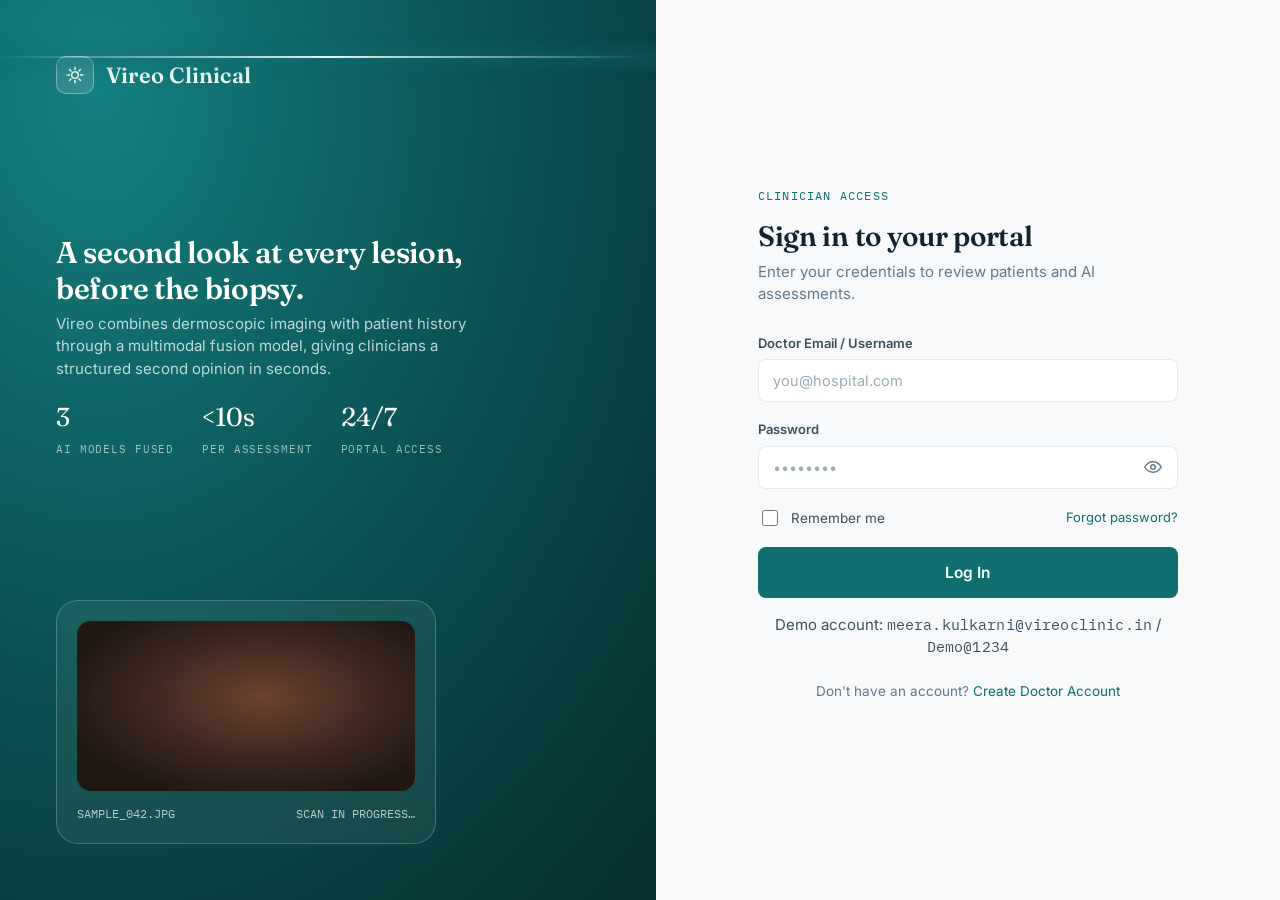
==== frontend/predict.html @ 00e7e825 "Add skin cancer detection project" ====
<!DOCTYPE html>
<html lang="en">
<head>
<meta charset="UTF-8">
<meta http-equiv="Cache-Control" content="no-cache, no-store, must-revalidate">
<meta http-equiv="Pragma" content="no-cache">
<meta http-equiv="Expires" content="0">
<meta name="viewport" content="width=device-width, initial-scale=1.0">
<title>AI Prediction · Vireo Clinical</title>
<link rel="preconnect" href="https://fonts.googleapis.com">
<link href="https://fonts.googleapis.com/css2?family=Fraunces:wght@500;600;700&family=Inter:wght@400;500;600;700&family=IBM+Plex+Mono:wght@400;500;700&display=swap" rel="stylesheet">
<link rel="stylesheet" href="css/style.css">
</head>
<body>

<div class="app-shell">
  <aside class="sidebar">
    <div class="brand">
      <span class="brand-mark">
        <svg viewBox="0 0 24 24" fill="none" stroke="#fff" stroke-width="1.8" width="18" height="18"><path d="M12 2v4M12 18v4M4.9 4.9l2.8 2.8M16.3 16.3l2.8 2.8M2 12h4M18 12h4M4.9 19.1l2.8-2.8M16.3 7.7l2.8-2.8"/><circle cx="12" cy="12" r="4"/></svg>
      </span>
      Vireo Clinical
    </div>
    <nav>
      <a href="dashboard.html" class="nav-item">
        <svg viewBox="0 0 24 24" fill="none" stroke="currentColor" stroke-width="2"><rect x="3" y="3" width="7" height="9" rx="1"/><rect x="14" y="3" width="7" height="5" rx="1"/><rect x="14" y="12" width="7" height="9" rx="1"/><rect x="3" y="16" width="7" height="5" rx="1"/></svg>
        Dashboard
      </a>
      <a href="predict.html" class="nav-item active">
        <svg viewBox="0 0 24 24" fill="none" stroke="currentColor" stroke-width="2"><path d="M12 2v4M12 18v4M4.9 4.9l2.8 2.8M16.3 16.3l2.8 2.8M2 12h4M18 12h4M4.9 19.1l2.8-2.8M16.3 7.7l2.8-2.8"/><circle cx="12" cy="12" r="4"/></svg>
        AI Prediction
      </a>
      <a href="patients.html" class="nav-item">
        <svg viewBox="0 0 24 24" fill="none" stroke="currentColor" stroke-width="2"><path d="M17 21v-2a4 4 0 00-4-4H5a4 4 0 00-4 4v2"/><circle cx="9" cy="7" r="4"/><path d="M23 21v-2a4 4 0 00-3-3.87M16 3.13a4 4 0 010 7.75"/></svg>
        Patients
      </a>
      <a href="reports.html" class="nav-item">
        <svg viewBox="0 0 24 24" fill="none" stroke="currentColor" stroke-width="2"><path d="M14 2H6a2 2 0 00-2 2v16a2 2 0 002 2h12a2 2 0 002-2V8z"/><path d="M14 2v6h6M9 15h6M9 11h6"/></svg>
        Reports
      </a>
      <div class="nav-section-label">Account</div>
      <a href="profile.html" class="nav-item">
        <svg viewBox="0 0 24 24" fill="none" stroke="currentColor" stroke-width="2"><circle cx="12" cy="8" r="4"/><path d="M4 21v-1a6 6 0 016-6h4a6 6 0 016 6v1"/></svg>
        Profile
      </a>
      <a href="#" class="nav-item" data-logout>
        <svg viewBox="0 0 24 24" fill="none" stroke="currentColor" stroke-width="2"><path d="M9 21H5a2 2 0 01-2-2V5a2 2 0 012-2h4M16 17l5-5-5-5M21 12H9"/></svg>
        Logout
      </a>
    </nav>
    <div class="sidebar-foot">Vireo Clinical v0.9 · Prototype</div>
  </aside>

  <div class="main-area">
    <header class="topbar">
      <div class="flex" style="align-items:center; gap:14px;">
        <button class="menu-toggle" aria-label="Toggle menu">
          <svg width="22" height="22" viewBox="0 0 24 24" fill="none" stroke="currentColor" stroke-width="2"><line x1="3" y1="12" x2="21" y2="12"/><line x1="3" y1="6" x2="21" y2="6"/><line x1="3" y1="18" x2="21" y2="18"/></svg>
        </button>
        <div>
          <h1 class="page-title">AI Prediction</h1>
          <div class="page-date" data-current-date></div>
        </div>
      </div>
      <div class="topbar-right">
        <div class="doctor-chip">
          <div class="avatar" data-doctor-initials>DR</div>
          <div>
            <div class="name" data-doctor-name>Doctor</div>
            <div class="role" data-doctor-role>Specialization</div>
          </div>
        </div>
      </div>
    </header>

    <main class="content">
      <div class="card card-pad" style="margin-bottom:22px;">
        <div class="flex" style="align-items:flex-start; gap:14px;">
          <div class="model-tag">Dual-Model Inference</div>
          <div>
            <h2 style="margin-bottom:4px;">Independent Dual-Model Assessment</h2>
            <p class="text-muted" style="margin:0;">
              EfficientNetB0 evaluates the dermoscopic lesion image; 21 clinical features (53 encoded dummy features) are processed independently by the Clinical-Only XGBoost model. Both models output independent scores without an unvalidated ensemble combination.
              <b>Experimental research prototype — not a medical diagnosis.</b>
            </p>
          </div>
        </div>
      </div>

      <div id="predInfoBanner" class="card card-pad" style="display:none; margin-bottom:22px; border-color:var(--accent); background:rgba(15,118,110,0.06);">
        <div class="flex" style="align-items:center; justify-content:space-between; gap:12px; flex-wrap:wrap;">
          <div class="flex" style="align-items:center; gap:10px;">
            <svg width="20" height="20" viewBox="0 0 24 24" fill="none" stroke="var(--accent)" stroke-width="2"><circle cx="12" cy="12" r="10"/><line x1="12" y1="16" x2="12" y2="12"/><line x1="12" y1="8" x2="12.01" y2="8"/></svg>
            <div id="predInfoText" style="font-size:13.5px; font-weight:500; color:var(--text);"></div>
          </div>
          <button type="button" class="btn btn-ghost btn-sm" id="clearPrefillBtn" style="font-size:12px;">Clear Prefill</button>
        </div>
      </div>

      <div id="predAlert" class="card card-pad" style="display:none; margin-bottom:22px; border-color:#C0392B;">
        <div class="flex" style="align-items:flex-start; gap:12px;">
          <div style="font-weight:600; color:#C0392B;">!</div>
          <div id="predAlertText" style="flex:1;"></div>
        </div>
      </div>

      <form id="predictForm" novalidate>
        <!-- Patient reference (display only; never sent to the model) -->
        <div class="card card-pad" style="margin-bottom:22px;">
          <div class="form-section">
            <div class="form-section-title"><span class="idx">01</span> Patient Reference <span class="text-muted" style="font-weight:400; font-size:13px;">(optional — used only on the report header)</span></div>
            <div class="form-row-split">
              <div class="field">
                <label for="predName">Patient Full Name</label>
                <input type="text" id="predName" placeholder="Full name">
              </div>
              <div class="field">
                <label for="predId">Patient ID <span class="text-muted" style="font-weight:400;">(auto-generated if left blank)</span></label>
                <input type="text" id="predId" placeholder="PT-10001">
              </div>
            </div>
          </div>
        </div>

        <!-- Lesion image -->
        <div class="card card-pad" style="margin-bottom:22px;">
          <div class="form-section">
            <div class="form-section-title"><span class="idx">02</span> Skin Lesion Image</div>
            <div class="form-section-sub">Upload a clear, well-lit image of the lesion for AI analysis.</div>

            <input type="file" id="predImageInput" accept=".jpg,.jpeg,.png,image/jpeg,image/png" style="display:none;">

            <div class="dropzone" id="predDropzone">
              <div class="dz-icon">
                <svg width="24" height="24" viewBox="0 0 24 24" fill="none" stroke="currentColor" stroke-width="2"><path d="M21 15v4a2 2 0 01-2 2H5a2 2 0 01-2-2v-4"/><polyline points="17 8 12 3 7 8"/><line x1="12" y1="3" x2="12" y2="15"/></svg>
              </div>
              <h4>Drag &amp; drop the lesion image here</h4>
              <p class="text-muted" style="margin-bottom:12px;">or</p>
              <button type="button" class="btn btn-outline btn-sm" id="predBrowseBtn">Browse Image</button>
              <div class="formats">SUPPORTED: JPG · JPEG · PNG &nbsp;·&nbsp; MAX SIZE: 10MB</div>
            </div>

            <div class="image-preview-wrap" id="predPreviewWrap">
              <img id="predPreviewImg" alt="Lesion preview" style="cursor:pointer;" title="Click image to change">
              <button type="button" class="remove-img" id="predRemoveBtn" aria-label="Remove image">
                <svg width="16" height="16" viewBox="0 0 24 24" fill="none" stroke="currentColor" stroke-width="2"><line x1="18" y1="6" x2="6" y2="18"/><line x1="6" y1="6" x2="18" y2="18"/></svg>
              </button>
              <div class="img-tag" id="predFileName"></div>
            </div>
            <div id="predPreviewActions" style="display:none; margin-top:10px; gap:8px; align-items:center;">
              <button type="button" class="btn btn-outline btn-sm" id="predReplaceBtn">
                <svg width="14" height="14" viewBox="0 0 24 24" fill="none" stroke="currentColor" stroke-width="2" style="margin-right:5px; vertical-align:-2px;"><path d="M21 15v4a2 2 0 01-2 2H5a2 2 0 01-2-2v-4"/><polyline points="17 8 12 3 7 8"/><line x1="12" y1="3" x2="12" y2="15"/></svg>
                Choose Different Image
              </button>
              <span class="text-muted" style="font-size:12px;">or click preview image to replace</span>
            </div>
          </div>
        </div>

        <!-- Clinical features -->
        <div class="card card-pad" style="margin-bottom:22px;">
          <div class="form-section" style="margin-bottom:0;">
            <div class="form-section-title"><span class="idx">03</span> Clinical Information</div>
            <div class="form-section-sub">
              The 21 clinical features expected by the fusion model. Fields set to
              <b>Unknown</b> are passed to the model as missing values (no imputation is applied).
              <b>Age</b> and <b>lesion body region</b> are required.
            </div>
            <div id="clinicalFields">
              <p class="text-muted">Loading clinical schema from the backend…</p>
            </div>
          </div>
        </div>

        <div class="action-row">
          <button type="submit" class="btn btn-primary btn-lg" id="predSubmitBtn">Run AI Assessment</button>
          <span id="predStatus" class="text-muted" style="align-self:center;"></span>
          <a href="dashboard.html" class="btn btn-ghost">Cancel</a>
        </div>
      </form>
    </main>
  </div>
</div>

<script src="js/script.js"></script>
<script>requireAuth();</script>
</body>
</html>
---- frontend/css/style.css ----
/* ==========================================================================
   VIREO CLINICAL — Doctor Portal for Multimodal Skin Cancer Detection
   Design system: deep teal + warm clay, Fraunces/Inter/IBM Plex Mono
   ========================================================================== */

:root {
  /* Color */
  --bg: #F7F9FA;
  --surface: #FFFFFF;
  --surface-sunken: #F1F4F6;
  --ink: #12242E;
  --ink-soft: #3C4F59;
  --muted: #64798A;
  --border: #E2E8ED;
  --border-strong: #CBD6DC;

  --primary: #0F6E6E;
  --primary-dark: #0B4F4F;
  --primary-tint: #E4F1F0;
  --primary-tint-strong: #CDE6E4;

  --accent: #C97A2B;
  --accent-dark: #A6621F;
  --accent-tint: #FBEDDD;

  --risk-low: #2F8F5B;
  --risk-low-tint: #E7F5EC;
  --risk-moderate: #C98A1F;
  --risk-moderate-tint: #FBF1DD;
  --risk-high: #C1443A;
  --risk-high-tint: #FBE7E5;

  /* Type */
  --font-display: 'Fraunces', 'Iowan Old Style', serif;
  --font-body: 'Inter', -apple-system, BlinkMacSystemFont, 'Segoe UI', sans-serif;
  --font-mono: 'IBM Plex Mono', 'SFMono-Regular', Menlo, monospace;

  /* Layout */
  --radius-sm: 8px;
  --radius-md: 14px;
  --radius-lg: 22px;
  --shadow-sm: 0 1px 2px rgba(18, 36, 46, 0.06), 0 1px 1px rgba(18, 36, 46, 0.04);
  --shadow-md: 0 8px 24px rgba(18, 36, 46, 0.08);
  --shadow-lg: 0 20px 48px rgba(18, 36, 46, 0.14);
  --sidebar-w: 248px;
  --topbar-h: 76px;
}

* { box-sizing: border-box; }
html { scroll-behavior: smooth; }

body {
  margin: 0;
  font-family: var(--font-body);
  background: var(--bg);
  color: var(--ink);
  -webkit-font-smoothing: antialiased;
  font-size: 15px;
  line-height: 1.5;
}

h1, h2, h3, h4 {
  font-family: var(--font-display);
  font-weight: 600;
  color: var(--ink);
  margin: 0 0 6px 0;
  letter-spacing: -0.01em;
}

p { margin: 0 0 12px 0; color: var(--ink-soft); }

a { color: var(--primary); text-decoration: none; }
a:hover { text-decoration: underline; }

button { font-family: var(--font-body); cursor: pointer; }

:focus-visible {
  outline: 2px solid var(--primary);
  outline-offset: 2px;
}

.mono { font-family: var(--font-mono); letter-spacing: 0.01em; }

/* ==========================================================================
   Scan-line signature motif — represents the dermatoscope sweep
   ========================================================================== */
.scan-frame {
  position: relative;
  overflow: hidden;
}
.scan-frame::after {
  content: '';
  position: absolute;
  left: 0; right: 0;
  height: 2px;
  background: linear-gradient(90deg, transparent, rgba(255,255,255,0.9), transparent);
  box-shadow: 0 0 16px 4px rgba(15, 110, 110, 0.55);
  animation: scan-sweep 3.2s ease-in-out infinite;
}
@keyframes scan-sweep {
  0% { top: 2%; opacity: 0; }
  10% { opacity: 1; }
  50% { top: 96%; opacity: 1; }
  60% { opacity: 0; }
  100% { top: 96%; opacity: 0; }
}
@media (prefers-reduced-motion: reduce) {
  .scan-frame::after { animation: none; display: none; }
}

/* ==========================================================================
   Auth pages (login / signup)
   ========================================================================== */
.auth-shell {
  min-height: 100vh;
  display: grid;
  grid-template-columns: 1.05fr 1fr;
}
@media (max-width: 900px) {
  .auth-shell { grid-template-columns: 1fr; }
  .auth-visual { display: none; }
}

.auth-visual {
  position: relative;
  background:
    radial-gradient(120% 120% at 15% 10%, #14807F 0%, var(--primary-dark) 55%, #082F2F 100%);
  color: #EAF6F5;
  padding: 56px;
  display: flex;
  flex-direction: column;
  justify-content: space-between;
}
.auth-visual .brand {
  display: flex;
  align-items: center;
  gap: 12px;
  font-family: var(--font-display);
  font-size: 22px;
  font-weight: 600;
  letter-spacing: 0.01em;
}
.brand-mark {
  width: 38px; height: 38px;
  border-radius: 10px;
  background: rgba(255,255,255,0.12);
  border: 1px solid rgba(255,255,255,0.35);
  display: flex; align-items: center; justify-content: center;
}
.brand-mark svg { width: 20px; height: 20px; }

.auth-lesion-card {
  width: 100%;
  max-width: 380px;
  border-radius: var(--radius-lg);
  background: rgba(255,255,255,0.06);
  border: 1px solid rgba(255,255,255,0.22);
  padding: 20px;
  backdrop-filter: blur(6px);
}
.auth-lesion-card .swatch {
  width: 100%;
  height: 170px;
  border-radius: var(--radius-md);
  background:
    radial-gradient(60% 60% at 55% 45%, #6B4230 0%, #3E2A22 55%, #211712 100%);
  position: relative;
  margin-bottom: 14px;
}
.auth-lesion-card .swatch-caption {
  font-family: var(--font-mono);
  font-size: 12px;
  color: rgba(234,246,245,0.75);
  display: flex;
  justify-content: space-between;
}
.auth-copy-block { max-width: 420px; }
.auth-copy-block h2 {
  color: #fff;
  font-size: 30px;
  line-height: 1.2;
}
.auth-copy-block p { color: rgba(234,246,245,0.8); }

.auth-stats {
  display: flex;
  gap: 28px;
  margin-top: 18px;
}
.auth-stats div span {
  display: block;
  font-family: var(--font-display);
  font-size: 26px;
  color: #fff;
}
.auth-stats div small {
  font-family: var(--font-mono);
  font-size: 11px;
  text-transform: uppercase;
  letter-spacing: 0.08em;
  color: rgba(234,246,245,0.65);
}

.auth-form-side {
  display: flex;
  align-items: center;
  justify-content: center;
  padding: 40px 32px;
}
.auth-form-wrap { width: 100%; max-width: 420px; }
.auth-form-wrap .eyebrow {
  font-family: var(--font-mono);
  font-size: 12px;
  text-transform: uppercase;
  letter-spacing: 0.1em;
  color: var(--primary);
  margin-bottom: 10px;
}
.auth-form-wrap h1 { font-size: 28px; margin-bottom: 4px; }
.auth-form-wrap .sub { color: var(--muted); margin-bottom: 28px; }

.auth-form-wrap.wide { max-width: 620px; }

/* ==========================================================================
   Form elements
   ========================================================================== */
.field { margin-bottom: 18px; }
.field label {
  display: block;
  font-size: 13px;
  font-weight: 600;
  color: var(--ink-soft);
  margin-bottom: 6px;
}
.field .hint { font-size: 12px; color: var(--muted); margin-top: 4px; }
.field .error {
  font-size: 12.5px;
  color: var(--risk-high);
  margin-top: 6px;
  display: none;
  align-items: center;
  gap: 6px;
}
.field.has-error .error { display: flex; }
.field.has-error input,
.field.has-error select,
.field.has-error textarea { border-color: var(--risk-high) !important; background: var(--risk-high-tint); }

input[type="text"], input[type="email"], input[type="password"],
input[type="tel"], input[type="number"], input[type="date"],
select, textarea {
  width: 100%;
  padding: 12px 14px;
  border: 1.5px solid var(--border);
  border-radius: var(--radius-sm);
  font-family: var(--font-body);
  font-size: 14.5px;
  color: var(--ink);
  background: var(--surface);
  transition: border-color 0.15s ease, box-shadow 0.15s ease;
}
textarea { resize: vertical; min-height: 90px; }
input:focus, select:focus, textarea:focus {
  border-color: var(--primary);
  box-shadow: 0 0 0 4px var(--primary-tint);
  outline: none;
}
input::placeholder { color: #9AACB5; }

.password-field { position: relative; }
.password-field input { padding-right: 44px; }
.toggle-pw {
  position: absolute;
  right: 10px; top: 50%;
  transform: translateY(-50%);
  background: none; border: none;
  color: var(--muted);
  padding: 6px;
  display: flex;
}
.toggle-pw:hover { color: var(--primary); }

.checkbox-row {
  display: flex;
  align-items: flex-start;
  gap: 10px;
  font-size: 13.5px;
  color: var(--ink-soft);
}
.checkbox-row input { margin-top: 3px; width: 16px; height: 16px; accent-color: var(--primary); }

.form-row-split {
  display: grid;
  grid-template-columns: 1fr 1fr;
  gap: 16px;
}
@media (max-width: 560px) { .form-row-split { grid-template-columns: 1fr; } }

.form-row-3 {
  display: grid;
  grid-template-columns: 1fr 1fr 1fr;
  gap: 16px;
}
@media (max-width: 700px) { .form-row-3 { grid-template-columns: 1fr; } }

.form-top-row {
  display: flex;
  justify-content: space-between;
  align-items: center;
  margin-bottom: 18px;
}

/* Yes/No pill toggle */
.pill-toggle { display: flex; gap: 8px; }
.pill-toggle label {
  flex: 1;
  text-align: center;
  padding: 10px 12px;
  border: 1.5px solid var(--border);
  border-radius: var(--radius-sm);
  font-size: 13.5px;
  font-weight: 600;
  color: var(--ink-soft);
  cursor: pointer;
  transition: all 0.15s ease;
}
.pill-toggle input { display: none; }
.pill-toggle input:checked + label,
.pill-toggle label.active {
  border-color: var(--primary);
  background: var(--primary-tint);
  color: var(--primary-dark);
}

/* Radio card grid (lesion location) */
.chip-grid {
  display: grid;
  grid-template-columns: repeat(auto-fill, minmax(90px, 1fr));
  gap: 8px;
}
.chip {
  border: 1.5px solid var(--border);
  border-radius: var(--radius-sm);
  text-align: center;
  padding: 10px 6px;
  font-size: 13px;
  font-weight: 600;
  color: var(--ink-soft);
  cursor: pointer;
}
.chip input { display: none; }
.chip.active, .chip:has(input:checked) {
  border-color: var(--primary);
  background: var(--primary-tint);
  color: var(--primary-dark);
}

/* ==========================================================================
   Buttons
   ========================================================================== */
.btn {
  display: inline-flex;
  align-items: center;
  justify-content: center;
  gap: 8px;
  padding: 12px 20px;
  border-radius: var(--radius-sm);
  font-size: 14.5px;
  font-weight: 600;
  border: 1.5px solid transparent;
  transition: transform 0.08s ease, box-shadow 0.15s ease, background 0.15s ease;
  white-space: nowrap;
}
.btn:active { transform: translateY(1px); }
.btn-primary { background: var(--primary); color: #fff; }
.btn-primary:hover { background: var(--primary-dark); text-decoration: none; }
.btn-accent { background: var(--accent); color: #fff; }
.btn-accent:hover { background: var(--accent-dark); text-decoration: none; }
.btn-outline { background: var(--surface); color: var(--ink-soft); border-color: var(--border-strong); }
.btn-outline:hover { border-color: var(--primary); color: var(--primary); text-decoration: none; }
.btn-ghost { background: transparent; color: var(--ink-soft); }
.btn-ghost:hover { background: var(--surface-sunken); text-decoration: none; }
.btn-block { width: 100%; }
.btn-sm { padding: 8px 14px; font-size: 13px; }
.btn-lg { padding: 15px 26px; font-size: 15.5px; }
.btn[disabled] { opacity: 0.55; cursor: not-allowed; }

.btn-danger-outline { background: var(--surface); color: var(--risk-high); border-color: #EFC9C4; }
.btn-danger-outline:hover { background: var(--risk-high-tint); }

/* ==========================================================================
   App shell — sidebar + topbar
   ========================================================================== */
.app-shell { display: flex; min-height: 100vh; }

.sidebar {
  width: var(--sidebar-w);
  background: linear-gradient(180deg, var(--primary-dark), #0A4444);
  color: #DCEEEC;
  display: flex;
  flex-direction: column;
  position: fixed;
  top: 0; bottom: 0; left: 0;
  z-index: 20;
}
.sidebar .brand {
  display: flex;
  align-items: center;
  gap: 10px;
  padding: 24px 22px;
  font-family: var(--font-display);
  font-size: 19px;
  font-weight: 600;
  color: #fff;
  border-bottom: 1px solid rgba(255,255,255,0.12);
}
.sidebar .brand .brand-mark {
  width: 32px; height: 32px;
  background: rgba(255,255,255,0.12);
  border: 1px solid rgba(255,255,255,0.3);
}
.sidebar nav { flex: 1; padding: 18px 12px; }
.sidebar .nav-item {
  display: flex;
  align-items: center;
  gap: 12px;
  padding: 11px 14px;
  border-radius: var(--radius-sm);
  color: rgba(220,238,236,0.78);
  font-size: 14px;
  font-weight: 500;
  margin-bottom: 3px;
  transition: background 0.12s ease;
}
.sidebar .nav-item svg { width: 18px; height: 18px; flex-shrink: 0; }
.sidebar .nav-item:hover { background: rgba(255,255,255,0.08); color: #fff; text-decoration: none; }
.sidebar .nav-item.active {
  background: rgba(255,255,255,0.14);
  color: #fff;
  box-shadow: inset 3px 0 0 var(--accent);
}
.sidebar .nav-section-label {
  font-family: var(--font-mono);
  font-size: 10.5px;
  text-transform: uppercase;
  letter-spacing: 0.1em;
  color: rgba(220,238,236,0.4);
  padding: 14px 14px 6px;
}
.sidebar .sidebar-foot {
  padding: 16px 22px;
  border-top: 1px solid rgba(255,255,255,0.12);
  font-size: 12px;
  color: rgba(220,238,236,0.55);
}

.main-area {
  margin-left: var(--sidebar-w);
  flex: 1;
  min-width: 0;
  display: flex;
  flex-direction: column;
}
@media (max-width: 880px) {
  .sidebar { transform: translateX(-100%); transition: transform 0.2s ease; }
  .sidebar.open { transform: translateX(0); }
  .main-area { margin-left: 0; }
}

.topbar {
  height: var(--topbar-h);
  background: var(--surface);
  border-bottom: 1px solid var(--border);
  display: flex;
  align-items: center;
  justify-content: space-between;
  padding: 0 28px;
  position: sticky;
  top: 0;
  z-index: 10;
}
.topbar .page-title { font-size: 20px; margin: 0; }
.topbar .page-date {
  font-family: var(--font-mono);
  font-size: 12.5px;
  color: var(--muted);
}
.topbar-right { display: flex; align-items: center; gap: 18px; }
.icon-btn {
  width: 38px; height: 38px;
  border-radius: 50%;
  border: 1.5px solid var(--border);
  background: var(--surface);
  display: flex; align-items: center; justify-content: center;
  color: var(--ink-soft);
  position: relative;
}
.icon-btn:hover { border-color: var(--primary); color: var(--primary); }
.icon-btn .dot {
  position: absolute; top: -2px; right: -2px;
  width: 9px; height: 9px; border-radius: 50%;
  background: var(--accent); border: 2px solid var(--surface);
}
.menu-toggle { display: none; background: none; border: none; color: var(--ink); }
@media (max-width: 880px) { .menu-toggle { display: block; } }

.doctor-chip {
  display: flex; align-items: center; gap: 10px;
  padding-left: 16px;
  border-left: 1px solid var(--border);
}
.avatar {
  width: 38px; height: 38px;
  border-radius: 50%;
  background: var(--primary-tint-strong);
  color: var(--primary-dark);
  display: flex; align-items: center; justify-content: center;
  font-weight: 700; font-family: var(--font-display);
}
.doctor-chip .name { font-size: 13.5px; font-weight: 600; line-height: 1.2; }
.doctor-chip .role { font-size: 11.5px; color: var(--muted); }

.content { padding: 28px; flex: 1; }

/* ==========================================================================
   Cards / stats
   ========================================================================== */
.card {
  background: var(--surface);
  border: 1px solid var(--border);
  border-radius: var(--radius-md);
  box-shadow: var(--shadow-sm);
}
.card-pad { padding: 22px; }

.stat-grid {
  display: grid;
  grid-template-columns: repeat(4, 1fr);
  gap: 18px;
  margin-bottom: 24px;
}
@media (max-width: 1000px) { .stat-grid { grid-template-columns: 1fr 1fr; } }
@media (max-width: 520px) { .stat-grid { grid-template-columns: 1fr; } }

.stat-card {
  background: var(--surface);
  border: 1px solid var(--border);
  border-radius: var(--radius-md);
  padding: 20px;
  box-shadow: var(--shadow-sm);
  position: relative;
  overflow: hidden;
}
.stat-card .stat-icon {
  width: 40px; height: 40px;
  border-radius: 10px;
  display: flex; align-items: center; justify-content: center;
  margin-bottom: 14px;
}
.stat-card .stat-value {
  font-family: var(--font-display);
  font-size: 30px;
  color: var(--ink);
  line-height: 1;
  margin-bottom: 4px;
}
.stat-card .stat-label { font-size: 13px; color: var(--muted); }
.stat-card .stat-delta { font-size: 12px; font-weight: 600; margin-top: 8px; }
.stat-card.i-teal .stat-icon { background: var(--primary-tint); color: var(--primary); }
.stat-card.i-amber .stat-icon { background: var(--accent-tint); color: var(--accent); }
.stat-card.i-green .stat-icon { background: var(--risk-low-tint); color: var(--risk-low); }
.stat-card.i-red .stat-icon { background: var(--risk-high-tint); color: var(--risk-high); }

.section-head {
  display: flex;
  align-items: center;
  justify-content: space-between;
  margin-bottom: 16px;
}
.section-head h2 { font-size: 18px; }

.cta-band {
  display: flex;
  align-items: center;
  justify-content: space-between;
  background: linear-gradient(120deg, var(--primary-dark), var(--primary));
  color: #fff;
  border-radius: var(--radius-lg);
  padding: 26px 28px;
  margin-bottom: 26px;
  flex-wrap: wrap;
  gap: 16px;
}
.cta-band h3 { color: #fff; font-size: 21px; margin-bottom: 4px; }
.cta-band p { color: rgba(255,255,255,0.8); margin: 0; }
.cta-band .btn-accent { box-shadow: var(--shadow-md); }

/* ==========================================================================
   Tables
   ========================================================================== */
.table-toolbar {
  display: flex;
  gap: 12px;
  align-items: center;
  flex-wrap: wrap;
  margin-bottom: 18px;
}
.search-box {
  position: relative;
  flex: 1;
  min-width: 200px;
}
.search-box svg {
  position: absolute; left: 12px; top: 50%; transform: translateY(-50%);
  color: var(--muted); width: 16px; height: 16px;
}
.search-box input { padding-left: 36px; }
.select-filter { min-width: 160px; }

table { width: 100%; border-collapse: collapse; }
thead th {
  text-align: left;
  font-size: 11.5px;
  text-transform: uppercase;
  letter-spacing: 0.06em;
  color: var(--muted);
  font-weight: 600;
  padding: 12px 16px;
  border-bottom: 1.5px solid var(--border);
  cursor: pointer;
  user-select: none;
}
thead th:hover { color: var(--primary); }
tbody td {
  padding: 14px 16px;
  border-bottom: 1px solid var(--border);
  font-size: 13.5px;
  color: var(--ink-soft);
}
tbody tr:hover { background: var(--surface-sunken); }
tbody td.pid { font-family: var(--font-mono); color: var(--ink); }
tbody td.name { color: var(--ink); font-weight: 600; }

.badge {
  display: inline-flex;
  align-items: center;
  gap: 6px;
  padding: 5px 11px;
  border-radius: 20px;
  font-size: 12px;
  font-weight: 700;
}
.badge::before { content: ''; width: 7px; height: 7px; border-radius: 50%; background: currentColor; }
.badge.low { background: var(--risk-low-tint); color: var(--risk-low); }
.badge.moderate { background: var(--risk-moderate-tint); color: var(--risk-moderate); }
.badge.high { background: var(--risk-high-tint); color: var(--risk-high); }

.empty-state {
  text-align: center;
  padding: 60px 20px;
  color: var(--muted);
}
.empty-state svg { margin-bottom: 14px; color: var(--border-strong); width: 52px; height: 52px; }

/* ==========================================================================
   Upload / dropzone
   ========================================================================== */
.dropzone {
  border: 2px dashed var(--border-strong);
  border-radius: var(--radius-md);
  padding: 40px 20px;
  text-align: center;
  background: var(--surface-sunken);
  transition: border-color 0.15s ease, background 0.15s ease;
  cursor: pointer;
}
.dropzone * { pointer-events: none; }
.dropzone button { pointer-events: auto; }
.dropzone.drag-over { border-color: var(--primary); background: var(--primary-tint); }
.dropzone .dz-icon {
  width: 52px; height: 52px;
  margin: 0 auto 14px;
  border-radius: 50%;
  background: var(--primary-tint);
  color: var(--primary);
  display: flex; align-items: center; justify-content: center;
}
.dropzone h4 { margin-bottom: 4px; }
.dropzone .formats { font-family: var(--font-mono); font-size: 11.5px; color: var(--muted); margin-top: 10px; }

.image-preview-wrap {
  display: none;
  position: relative;
  border-radius: var(--radius-md);
  overflow: hidden;
  border: 1px solid var(--border);
  max-width: 340px;
}
.image-preview-wrap img { width: 100%; display: block; cursor: pointer; transition: opacity 0.15s ease; }
.image-preview-wrap img:hover { opacity: 0.92; }
.image-preview-wrap .remove-img {
  position: absolute; top: 10px; right: 10px;
  background: rgba(18,36,46,0.65);
  color: #fff; border: none;
  width: 32px; height: 32px;
  border-radius: 50%;
  display: flex; align-items: center; justify-content: center;
}
.image-preview-wrap .remove-img:hover { background: var(--risk-high); }
.image-preview-wrap .img-tag {
  position: absolute; bottom: 10px; left: 10px;
  background: rgba(18,36,46,0.7);
  color: #fff;
  font-family: var(--font-mono);
  font-size: 11px;
  padding: 4px 9px;
  border-radius: 6px;
}

/* ==========================================================================
   Prediction / results page
   ========================================================================== */
.results-grid {
  display: grid;
  grid-template-columns: repeat(2, 1fr);
  gap: 18px;
  margin-bottom: 20px;
}
@media (max-width: 980px) { .results-grid { grid-template-columns: 1fr; } }

.model-card { padding: 22px; }
.model-card .model-tag {
  font-family: var(--font-mono);
  font-size: 11px;
  text-transform: uppercase;
  letter-spacing: 0.08em;
  color: var(--muted);
  margin-bottom: 10px;
}
.model-card .predicted-class {
  font-family: var(--font-display);
  font-size: 22px;
  margin-bottom: 14px;
}
.prob-row { margin-bottom: 12px; }
.prob-row .prob-label {
  display: flex; justify-content: space-between;
  font-size: 12.5px; color: var(--ink-soft); margin-bottom: 5px;
}
.prob-row .prob-label b { font-family: var(--font-mono); color: var(--ink); }
.prob-track {
  height: 8px;
  background: var(--surface-sunken);
  border-radius: 6px;
  overflow: hidden;
}
.prob-fill { height: 100%; border-radius: 6px; }
.prob-fill.malignant { background: var(--risk-high); }
.prob-fill.benign { background: var(--risk-low); }
.prob-fill.neutral { background: var(--primary); }

.fusion-card {
  background: linear-gradient(150deg, #0E3D3D, var(--primary-dark) 60%, #0A2F2F);
  color: #fff;
  border-radius: var(--radius-lg);
  padding: 30px;
  position: relative;
  overflow: hidden;
}
.fusion-card .model-tag { color: rgba(255,255,255,0.55); }
.fusion-card .fusion-top {
  display: flex;
  justify-content: space-between;
  align-items: flex-start;
  flex-wrap: wrap;
  gap: 20px;
}
.fusion-card h2 { color: #fff; font-size: 26px; }
.fusion-confidence {
  font-family: var(--font-mono);
  font-size: 40px;
  color: #fff;
}
.fusion-confidence small { font-size: 15px; color: rgba(255,255,255,0.6); }

.risk-pill {
  display: inline-flex;
  align-items: center;
  gap: 8px;
  padding: 9px 18px;
  border-radius: 30px;
  font-weight: 700;
  font-size: 14px;
  margin-top: 12px;
}
.risk-pill.low { background: rgba(47,143,91,0.22); color: #7FE0AA; }
.risk-pill.moderate { background: rgba(201,138,31,0.24); color: #F3C368; }
.risk-pill.high { background: rgba(193,68,58,0.26); color: #F5988E; }
.risk-pill::before { content: ''; width: 8px; height: 8px; border-radius: 50%; background: currentColor; }

.fusion-explain {
  margin-top: 20px;
  padding-top: 20px;
  border-top: 1px solid rgba(255,255,255,0.15);
  color: rgba(255,255,255,0.82);
  font-size: 14px;
  line-height: 1.6;
}

.disclaimer-box {
  display: flex;
  gap: 12px;
  background: var(--accent-tint);
  border: 1px solid #F0D6B0;
  border-radius: var(--radius-md);
  padding: 16px 18px;
  margin: 20px 0;
  font-size: 13px;
  color: #6B4A1E;
}
.disclaimer-box svg { flex-shrink: 0; color: var(--accent); width: 20px; height: 20px; margin-top: 1px; }

.action-row {
  display: flex;
  gap: 12px;
  flex-wrap: wrap;
  margin-top: 22px;
}

.analyzing-panel {
  text-align: center;
  padding: 70px 20px;
}
.analyzing-frame {
  width: 220px; height: 220px;
  margin: 0 auto 26px;
  border-radius: var(--radius-lg);
  overflow: hidden;
  border: 1px solid var(--border);
  background: var(--surface-sunken);
}
.analyzing-frame img { width: 100%; height: 100%; object-fit: cover; }
.analyzing-steps {
  font-family: var(--font-mono);
  font-size: 12.5px;
  color: var(--muted);
  margin-top: 14px;
}

/* ==========================================================================
   Patient / clinical form page
   ========================================================================== */
.form-stepper {
  display: flex;
  gap: 0;
  margin-bottom: 26px;
  border-bottom: 1px solid var(--border);
}
.form-stepper .step {
  padding: 12px 20px;
  font-size: 13.5px;
  font-weight: 600;
  color: var(--muted);
  border-bottom: 2.5px solid transparent;
  display: flex; align-items: center; gap: 8px;
}
.form-stepper .step .num {
  width: 22px; height: 22px; border-radius: 50%;
  background: var(--surface-sunken);
  color: var(--muted);
  display: flex; align-items: center; justify-content: center;
  font-size: 11.5px; font-family: var(--font-mono);
}
.form-stepper .step.active { color: var(--primary-dark); border-color: var(--primary); }
.form-stepper .step.active .num { background: var(--primary); color: #fff; }
.form-stepper .step.done .num { background: var(--risk-low); color: #fff; }

.form-section { margin-bottom: 30px; }
.form-section .form-section-title {
  font-size: 15px;
  font-weight: 700;
  color: var(--ink);
  margin-bottom: 4px;
  display: flex;
  align-items: center;
  gap: 8px;
}
.form-section .form-section-title .idx {
  font-family: var(--font-mono);
  color: var(--primary);
}
.form-section .form-section-sub { font-size: 13px; color: var(--muted); margin-bottom: 16px; }

.range-slider-row {
  display: flex;
  align-items: center;
  gap: 14px;
}
.range-slider-row input[type="range"] {
  flex: 1;
  accent-color: var(--primary);
}
.range-slider-row .range-val {
  font-family: var(--font-mono);
  font-size: 13px;
  font-weight: 700;
  color: var(--primary-dark);
  background: var(--primary-tint);
  padding: 4px 10px;
  border-radius: 6px;
  min-width: 90px;
  text-align: center;
}

/* ==========================================================================
   Profile page
   ========================================================================== */
.profile-header {
  display: flex;
  gap: 22px;
  align-items: center;
  margin-bottom: 26px;
  flex-wrap: wrap;
}
.profile-avatar {
  width: 84px; height: 84px;
  border-radius: 50%;
  background: var(--primary-tint-strong);
  color: var(--primary-dark);
  font-family: var(--font-display);
  font-size: 32px;
  display: flex; align-items: center; justify-content: center;
  border: 3px solid var(--surface);
  box-shadow: var(--shadow-sm);
}
.info-grid {
  display: grid;
  grid-template-columns: 1fr 1fr;
  gap: 18px 28px;
}
@media (max-width: 640px) { .info-grid { grid-template-columns: 1fr; } }
.info-item .info-label {
  font-size: 11.5px; text-transform: uppercase; letter-spacing: 0.06em;
  color: var(--muted); margin-bottom: 4px;
}
.info-item .info-value { font-size: 14.5px; font-weight: 600; color: var(--ink); }

/* ==========================================================================
   Toast / alert
   ========================================================================== */
.toast {
  position: fixed;
  bottom: 24px; right: 24px;
  background: var(--ink);
  color: #fff;
  padding: 14px 20px;
  border-radius: var(--radius-sm);
  font-size: 13.5px;
  box-shadow: var(--shadow-lg);
  display: flex;
  align-items: center;
  gap: 10px;
  z-index: 100;
  transform: translateY(20px);
  opacity: 0;
  transition: all 0.25s ease;
  pointer-events: none;
}
.toast.show { transform: translateY(0); opacity: 1; }
.toast.success { background: var(--risk-low); }
.toast.error { background: var(--risk-high); }

/* Utility */
.flex { display: flex; }
.gap-8 { gap: 8px; }
.gap-12 { gap: 12px; }
.mt-0 { margin-top: 0; }
.mb-0 { margin-bottom: 0; }
.text-muted { color: var(--muted); }
.w-full { width: 100%; }


/* ==========================================================================
   Modal Dialogs (Patient History & Reports)
   ========================================================================== */
.modal-backdrop {
  position: fixed;
  inset: 0;
  background: rgba(15, 23, 42, 0.65);
  backdrop-filter: blur(4px);
  display: flex;
  align-items: center;
  justify-content: center;
  z-index: 1000;
  opacity: 0;
  visibility: hidden;
  transition: opacity 0.2s ease, visibility 0.2s ease;
  padding: 16px;
}

.modal-backdrop.open {
  opacity: 1;
  visibility: visible;
}

.modal-card {
  background: #ffffff;
  border-radius: 14px;
  width: 100%;
  max-width: 680px;
  box-shadow: 0 20px 25px -5px rgba(0, 0, 0, 0.2), 0 10px 10px -5px rgba(0, 0, 0, 0.08);
  border: 1px solid var(--border);
  display: flex;
  flex-direction: column;
  overflow: hidden;
  animation: modalSlide 0.25s ease-out;
}

@keyframes modalSlide {
  from { transform: translateY(12px) scale(0.98); opacity: 0; }
  to { transform: translateY(0) scale(1.0); opacity: 1; }
}

.modal-header {
  padding: 16px 20px;
  border-bottom: 1px solid var(--border);
  display: flex;
  align-items: center;
  justify-content: space-between;
  background: #F8FAFC;
}

.modal-header h3 {
  margin: 0;
  font-size: 16px;
  font-weight: 600;
  color: var(--text);
}

.close-btn {
  background: none;
  border: none;
  font-size: 24px;
  line-height: 1;
  color: var(--muted);
  cursor: pointer;
  padding: 0 4px;
  border-radius: 4px;
}

.close-btn:hover {
  color: var(--danger);
}


/* ==========================================================================
   Modal Dialogs (Patient History & Reports)
   ========================================================================== */
.modal-backdrop {
  position: fixed;
  inset: 0;
  background: rgba(15, 23, 42, 0.65);
  backdrop-filter: blur(4px);
  display: flex;
  align-items: center;
  justify-content: center;
  z-index: 1000;
  opacity: 0;
  visibility: hidden;
  transition: opacity 0.2s ease, visibility 0.2s ease;
  padding: 16px;
}

.modal-backdrop.open {
  opacity: 1;
  visibility: visible;
}

.modal-card {
  background: #ffffff;
  border-radius: 14px;
  width: 100%;
  max-width: 680px;
  box-shadow: 0 20px 25px -5px rgba(0, 0, 0, 0.2), 0 10px 10px -5px rgba(0, 0, 0, 0.08);
  border: 1px solid var(--border);
  display: flex;
  flex-direction: column;
  overflow: hidden;
  animation: modalSlide 0.25s ease-out;
}

@keyframes modalSlide {
  from { transform: translateY(12px) scale(0.98); opacity: 0; }
  to { transform: translateY(0) scale(1.0); opacity: 1; }
}

.modal-header {
  padding: 16px 20px;
  border-bottom: 1px solid var(--border);
  display: flex;
  align-items: center;
  justify-content: space-between;
  background: #F8FAFC;
}

.modal-header h3 {
  margin: 0;
  font-size: 16px;
  font-weight: 600;
  color: var(--text);
}

.close-btn {
  background: none;
  border: none;
  font-size: 24px;
  line-height: 1;
  color: var(--muted);
  cursor: pointer;
  padding: 0 4px;
  border-radius: 4px;
}

.close-btn:hover {
  color: var(--danger);
}
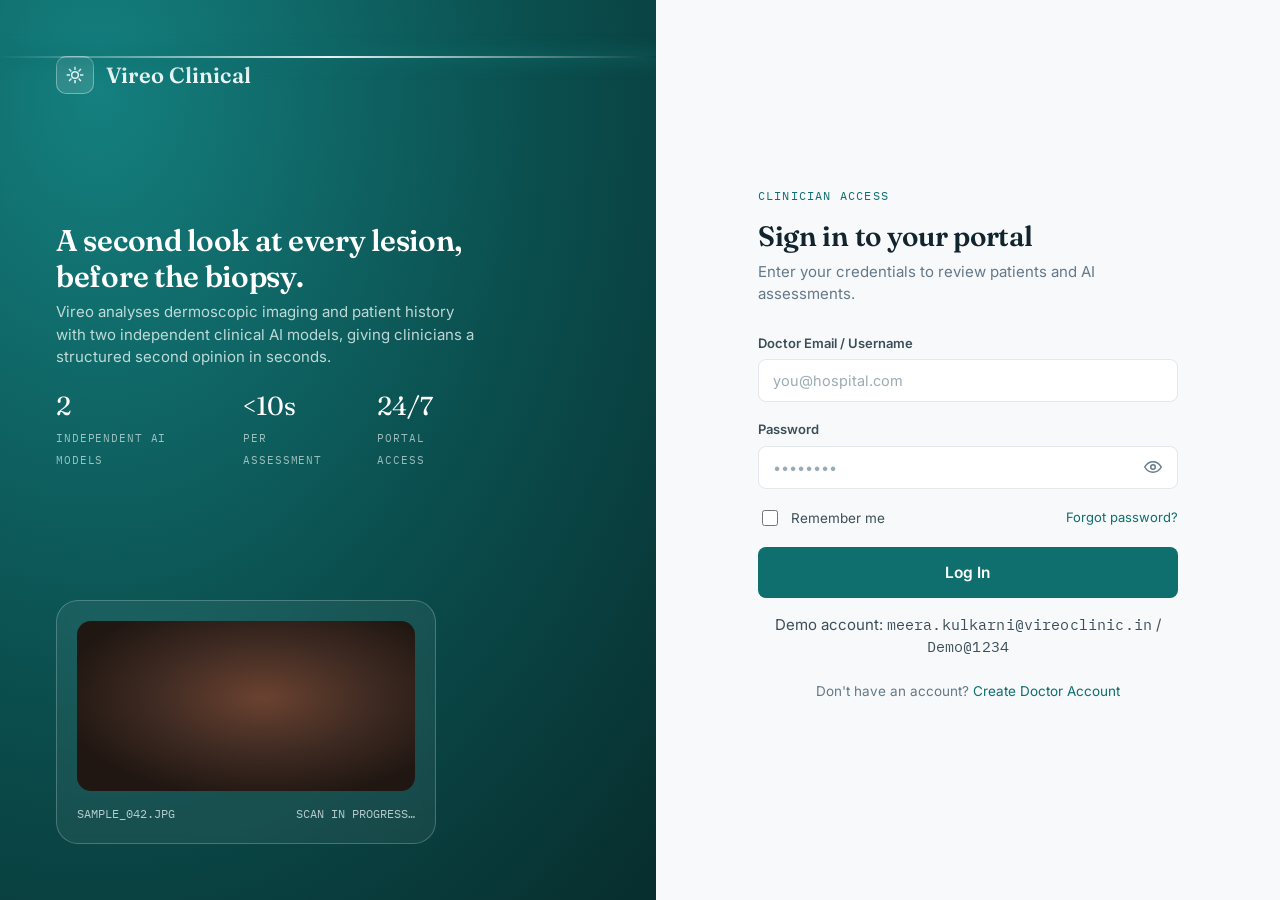
==== commit 0dd150d0: "Fix clinical data handling and improve project reliability" ====
--- a/frontend/predict.html
+++ b/frontend/predict.html
@@ -162,7 +162,7 @@
           <div class="form-section" style="margin-bottom:0;">
             <div class="form-section-title"><span class="idx">03</span> Clinical Information</div>
             <div class="form-section-sub">
-              The 21 clinical features expected by the fusion model. Fields set to
+              The 21 clinical features expected by the clinical-only XGBoost model. Fields set to
               <b>Unknown</b> are passed to the model as missing values (no imputation is applied).
               <b>Age</b> and <b>lesion body region</b> are required.
             </div>
